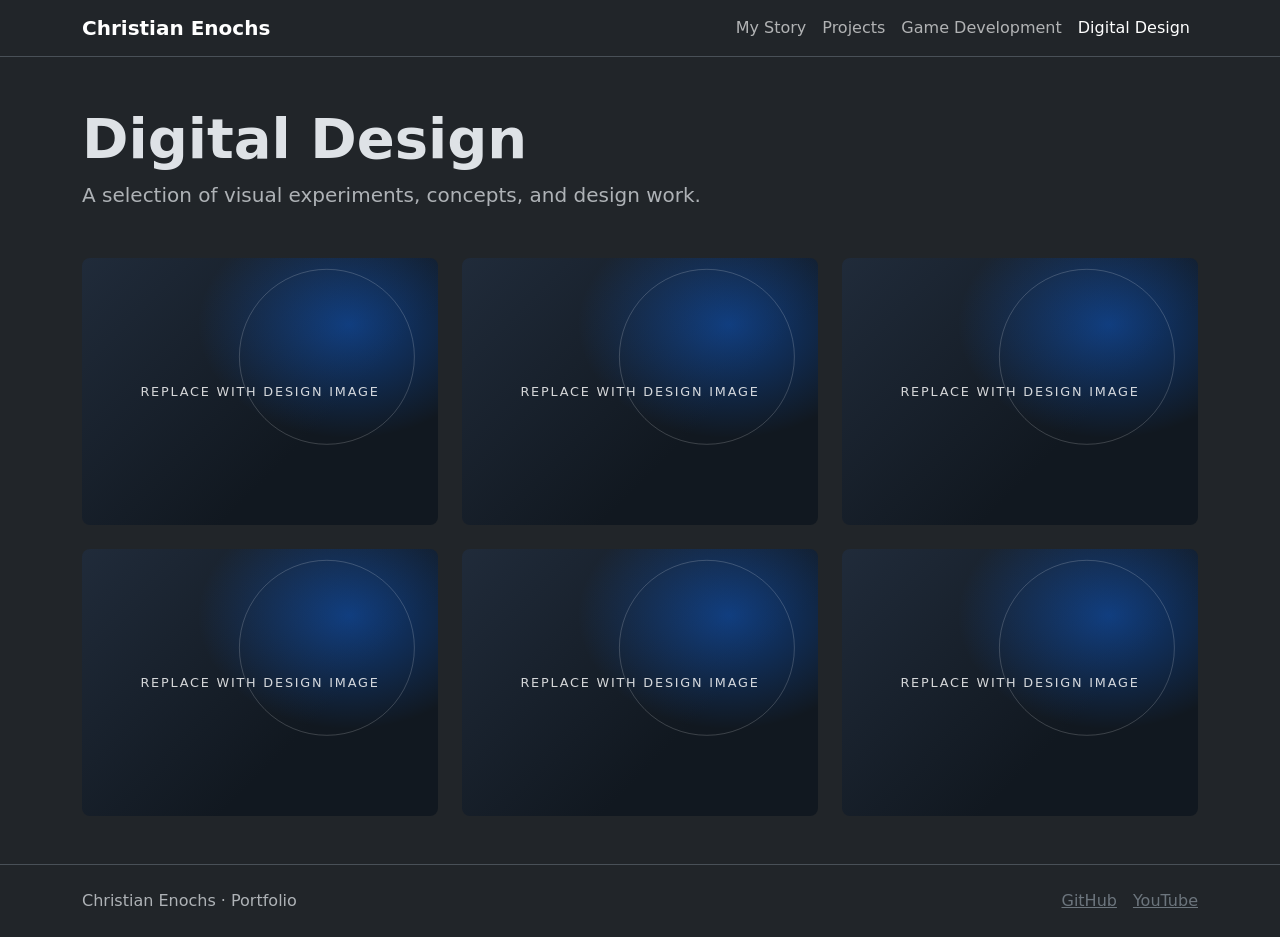
==== Pages/design.html @ f10c340e "Large dump of progress, including a template I made then had chat gpt duplicate so we can keep this " ====
<!doctype html>
<html lang="en" data-bs-theme="dark">
<head>
    <meta charset="utf-8">
    <meta name="viewport" content="width=device-width, initial-scale=1">
    <title>Digital Design | Christian Enochs</title>
    <link href="https://cdn.jsdelivr.net/npm/bootstrap@5.3.8/dist/css/bootstrap.min.css" rel="stylesheet">
    <link href="../Styles/portfolio.css" rel="stylesheet">
</head>
<body>
    <nav class="navbar navbar-expand-lg border-bottom">
        <div class="container">
            <a class="navbar-brand fw-bold" href="../index.html">Christian Enochs</a>
            <button class="navbar-toggler" type="button" data-bs-toggle="collapse" data-bs-target="#navbarNav" aria-controls="navbarNav" aria-expanded="false" aria-label="Toggle navigation">
                <span class="navbar-toggler-icon"></span>
            </button>
            <div class="collapse navbar-collapse" id="navbarNav">
                <ul class="navbar-nav ms-auto">
                    <li class="nav-item"><a class="nav-link" href="../index.html">My Story</a></li>
                    <li class="nav-item"><a class="nav-link" href="projects.html">Projects</a></li>
                    <li class="nav-item"><a class="nav-link" href="games.html">Game Development</a></li>
                    <li class="nav-item"><a class="nav-link active" aria-current="page" href="design.html">Digital Design</a></li>
                </ul>
            </div>
        </div>
    </nav>
    <main>
        <section class="container py-5">
            <div class="mb-5" style="max-width: 48rem;">
                <h1 class="display-4 fw-bold">Digital Design</h1>
                <p class="lead text-body-secondary mb-0">A selection of visual experiments, concepts, and design work.</p>
            </div>
            <div class="row g-4">
                <div class="col-md-6 col-lg-4">
                    <figure class="mb-0">
                        <div class="design-artwork design-artwork-one rounded-3" role="img" aria-label="Placeholder for a design image">
                            <span>Replace with design image</span>
                        </div>
                    </figure>
                </div>
                <div class="col-md-6 col-lg-4">
                    <figure class="mb-0">
                        <div class="design-artwork design-artwork-two rounded-3" role="img" aria-label="Placeholder for a design image">
                            <span>Replace with design image</span>
                        </div>
                    </figure>
                </div>
                <div class="col-md-6 col-lg-4">
                    <figure class="mb-0">
                        <div class="design-artwork design-artwork-three rounded-3" role="img" aria-label="Placeholder for a design image">
                            <span>Replace with design image</span>
                        </div>
                    </figure>
                </div>
                <div class="col-md-6 col-lg-4">
                    <figure class="mb-0">
                        <div class="design-artwork design-artwork-four rounded-3" role="img" aria-label="Placeholder for a design image">
                            <span>Replace with design image</span>
                        </div>
                    </figure>
                </div>
                <div class="col-md-6 col-lg-4">
                    <figure class="mb-0">
                        <div class="design-artwork design-artwork-five rounded-3" role="img" aria-label="Placeholder for a design image">
                            <span>Replace with design image</span>
                        </div>
                    </figure>
                </div>
                <div class="col-md-6 col-lg-4">
                    <figure class="mb-0">
                        <div class="design-artwork design-artwork-six rounded-3" role="img" aria-label="Placeholder for a design image">
                            <span>Replace with design image</span>
                        </div>
                    </figure>
                </div>
            </div>
        </section>
    </main>
    <footer class="border-top py-4">
        <div class="container d-flex justify-content-between">
            <span class="text-body-secondary">Christian Enochs · Portfolio</span>
            <div><a href="https://github.com/cenoxx" class="link-secondary me-3" target="_blank" rel="noopener noreferrer">GitHub</a><a href="#" class="link-secondary">YouTube</a></div>
        </div>
    </footer>
    <script src="https://cdn.jsdelivr.net/npm/bootstrap@5.3.8/dist/js/bootstrap.bundle.min.js"></script>
</body>
</html>
---- Styles/portfolio.css ----
.project-card {
    transition: transform 180ms ease, border-color 180ms ease;
}

.project-card:hover {
    transform: translateY(-4px);
    border-color: var(--bs-primary) !important;
}

.project-thumbnail {
    aspect-ratio: 16 / 9;
    overflow: hidden;
}

.project-thumbnail img {
    display: block;
    width: 100%;
    height: 100%;
    object-fit: cover;
}

.design-artwork {
    aspect-ratio: 4 / 3;
    display: grid;
    place-items: center;
    overflow: hidden;
    position: relative;
    background:
        radial-gradient(ellipse at 75% 25%, rgba(13, 110, 253, .42), transparent 40%),
        linear-gradient(135deg, #202b3a, #111820 65%);
}

.design-artwork::before {
    content: "";
    position: absolute;
    width: 11rem;
    height: 11rem;
    border: 1px solid rgba(255, 255, 255, .18);
    border-radius: 50%;
    transform: translate(38%, -20%);
}

.design-artwork span {
    z-index: 1;
    color: rgba(255, 255, 255, .82);
    font-size: .8rem;
    letter-spacing: .14em;
    text-transform: uppercase;
} 

/* .project-thumbnail::before,
.case-study-visual::before {
    content: "";
    position: absolute;
    width: 11rem;
    height: 11rem;
    border: 1px solid rgba(255, 255, 255, .18);
    border-radius: 50%;
    transform: translate(38%, -20%);
}

.project-thumbnail-label,
.case-study-visual span {
    z-index: 1;
    color: rgba(255, 255, 255, .82);
    font-size: .8rem;
    letter-spacing: .14em;
    text-transform: uppercase;
} */

.case-study-visual {
    min-height: 19rem;
    position: relative;
    display: grid;
    place-items: center;
    overflow: hidden;
    border-radius: var(--bs-border-radius-lg);
    background:
        radial-gradient(ellipse at 75% 25%, rgba(13, 110, 253, .42), transparent 40%),
        linear-gradient(135deg, #202b3a, #111820 65%);
}

.case-study-visual::before {
    width: 16rem;
    height: 16rem;
}

.case-study-image {
    min-height: 0;
    overflow: visible;
    background: none;
}

.case-study-image img {
    display: block;
    width: 100%;
    max-width: 52rem;
    height: auto;
}

@media (prefers-reduced-motion: reduce) {
    .project-card {
        transition: none;
    }

    .project-card:hover {
        transform: none;
    }
}
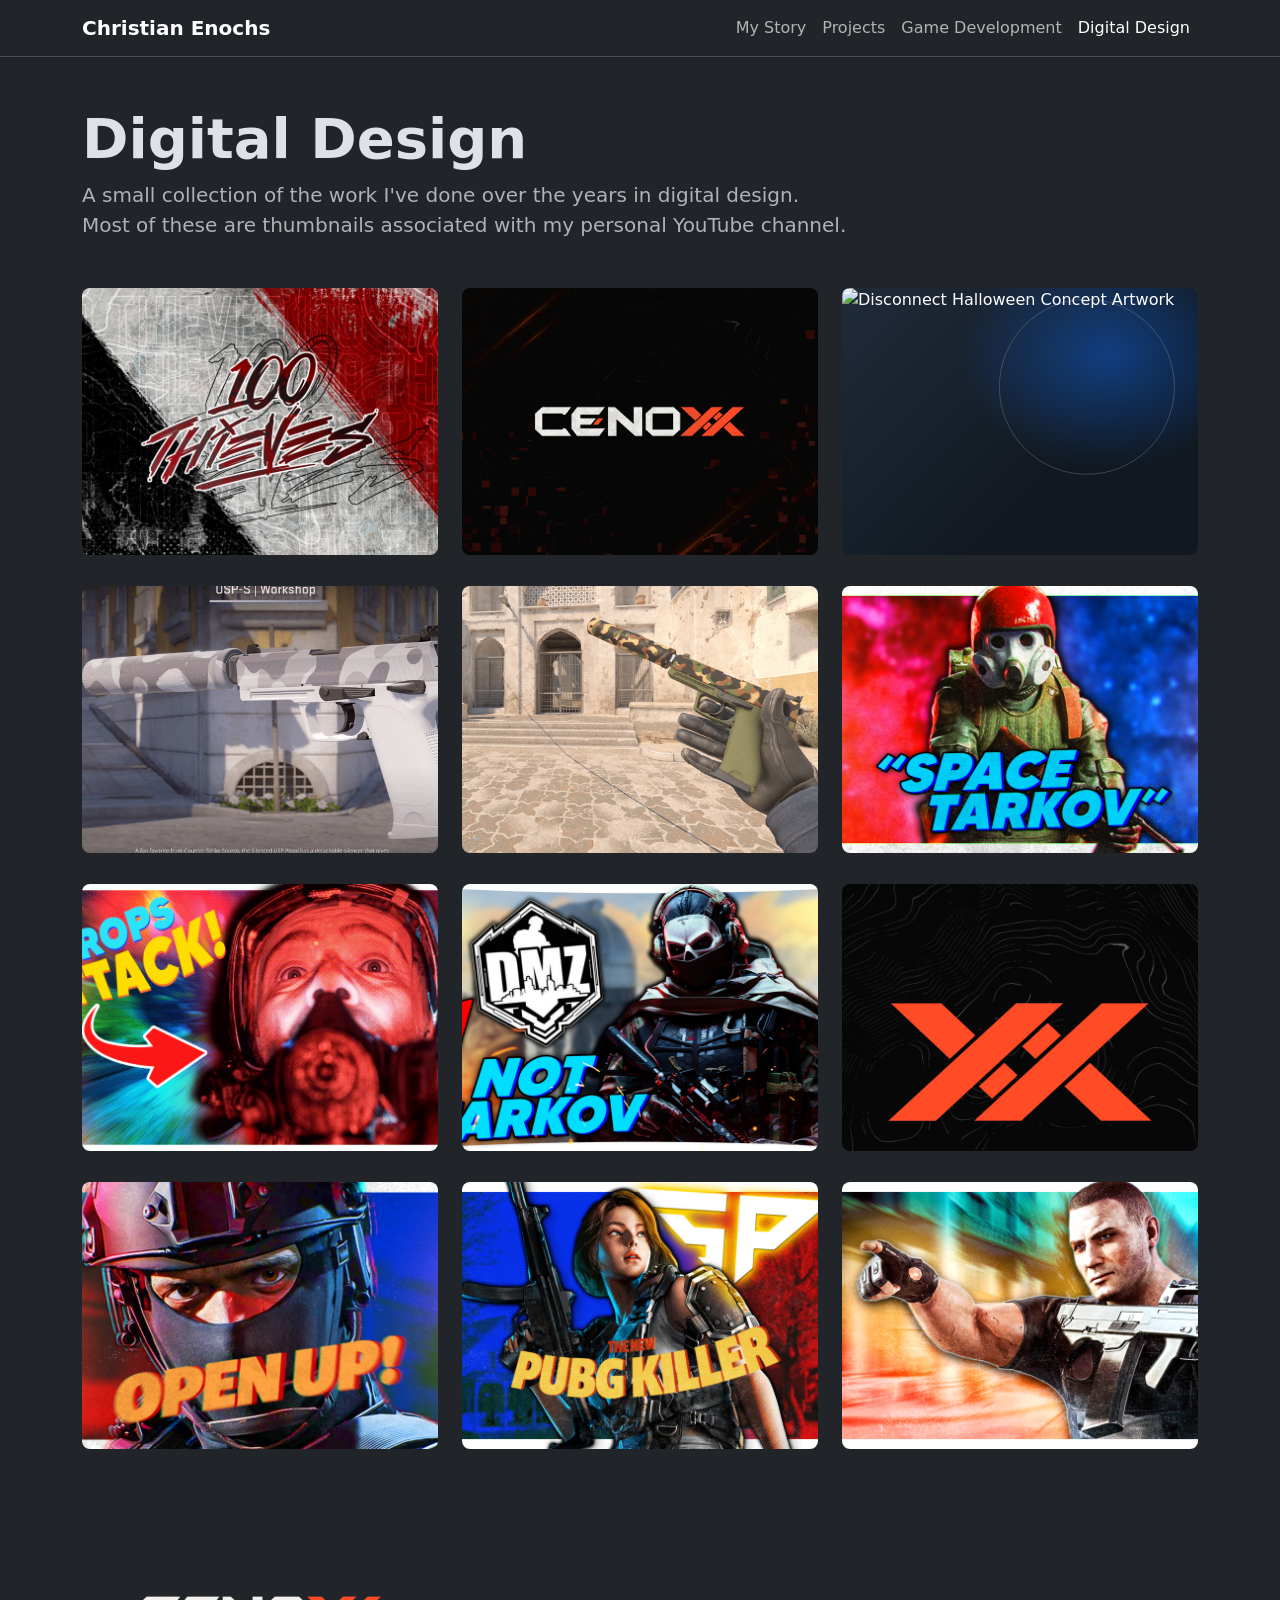
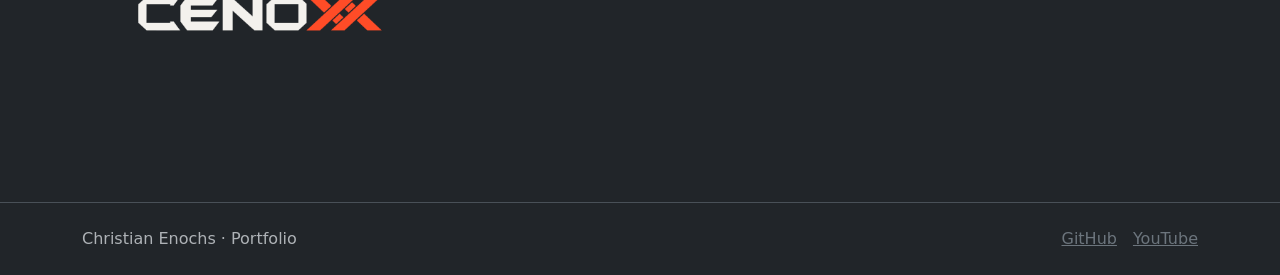
==== commit 61a62fd1: "Add digital design gallery and case-study updates This commit adds a new digital design gallery with" ====
--- a/Pages/design.html
+++ b/Pages/design.html
@@ -28,50 +28,138 @@
         <section class="container py-5">
             <div class="mb-5" style="max-width: 48rem;">
                 <h1 class="display-4 fw-bold">Digital Design</h1>
-                <p class="lead text-body-secondary mb-0">A selection of visual experiments, concepts, and design work.</p>
+                <p class="lead text-body-secondary mb-0">A small collection of the work I've done over the years in digital design. Most of these are thumbnails associated with my personal YouTube channel.</p>
             </div>
             <div class="row g-4">
                 <div class="col-md-6 col-lg-4">
-                    <figure class="mb-0">
-                        <div class="design-artwork design-artwork-one rounded-3" role="img" aria-label="Placeholder for a design image">
-                            <span>Replace with design image</span>
-                        </div>
-                    </figure>
-                </div>
-                <div class="col-md-6 col-lg-4">
-                    <figure class="mb-0">
-                        <div class="design-artwork design-artwork-two rounded-3" role="img" aria-label="Placeholder for a design image">
-                            <span>Replace with design image</span>
-                        </div>
-                    </figure>
-                </div>
-                <div class="col-md-6 col-lg-4">
-                    <figure class="mb-0">
-                        <div class="design-artwork design-artwork-three rounded-3" role="img" aria-label="Placeholder for a design image">
-                            <span>Replace with design image</span>
-                        </div>
-                    </figure>
-                </div>
-                <div class="col-md-6 col-lg-4">
-                    <figure class="mb-0">
-                        <div class="design-artwork design-artwork-four rounded-3" role="img" aria-label="Placeholder for a design image">
-                            <span>Replace with design image</span>
-                        </div>
-                    </figure>
-                </div>
-                <div class="col-md-6 col-lg-4">
-                    <figure class="mb-0">
-                        <div class="design-artwork design-artwork-five rounded-3" role="img" aria-label="Placeholder for a design image">
-                            <span>Replace with design image</span>
-                        </div>
-                    </figure>
-                </div>
-                <div class="col-md-6 col-lg-4">
-                    <figure class="mb-0">
-                        <div class="design-artwork design-artwork-six rounded-3" role="img" aria-label="Placeholder for a design image">
-                            <span>Replace with design image</span>
-                        </div>
-                    </figure>
+                    <button class="design-card" type="button" data-design="../Images/Designs/100TTry.jpg" data-title="100 Thieves Design">
+                        <figure class="mb-0">
+                            <div class="design-artwork rounded-3">
+                                <img src="../Images/Designs/100TTry.jpg" alt="100 Thieves Design" loading="lazy">
+                            </div>
+                        </figure>
+                    </button>
+                </div>
+                <div class="col-md-6 col-lg-4">
+                    <button class="design-card" type="button" data-design="../Images/Designs/BannerAttempt3.png" data-title="CEnoxx 2026 YouTube Banner">
+                        <figure class="mb-0">
+                            <div class="design-artwork rounded-3">
+                                <img src="../Images/Designs/BannerAttempt3.png" alt="CEnoxx 2026 YouTube Banner" loading="lazy">
+                            </div>
+                        </figure>
+                    </button>
+                </div>
+                <div class="col-md-6 col-lg-4">
+                    <button class="design-card" type="button" data-design="../Images/Designs/DisconnectHallow.png" data-title="Disconnect Halloween Concept Artwork">
+                        <figure class="mb-0">
+                            <div class="design-artwork rounded-3">
+                                <img src="../Images/Designs/DisconnectHallow.png" alt="Disconnect Halloween Concept Artwork" loading="lazy">
+                            </div>
+                        </figure>
+                    </button>
+                </div>
+                <div class="col-md-6 col-lg-4">
+                    <button class="design-card" type="button" data-design="../Images/Designs/ezgif-2edabaf921fa9d.gif" data-title="Artic Glitch-Land USP-S Concept">
+                        <figure class="mb-0">
+                            <div class="design-artwork rounded-3">
+                                <img src="../Images/Designs/ezgif-2edabaf921fa9d.gif" alt="Artic Glitch-Land USP-S Concept" loading="lazy">
+                            </div>
+                        </figure>
+                    </button>
+                </div>
+                <div class="col-md-6 col-lg-4">
+                    <button class="design-card" type="button" data-design="../Images/Designs/ezgif-376fb73521bda8.gif" data-title="Glitch-Land Animated Concept">
+                        <figure class="mb-0">
+                            <div class="design-artwork rounded-3">
+                                <img src="../Images/Designs/ezgif-376fb73521bda8.gif" alt="Glitch-Land Animated Concept" loading="lazy">
+                            </div>
+                        </figure>
+                    </button>
+                </div>
+                <div class="col-md-6 col-lg-4">
+                    <button class="design-card" type="button" data-design="../Images/Designs/marauders_final.jpg" data-title="Marauders Thumbnail Artwork">
+                        <figure class="mb-0">
+                            <div class="design-artwork rounded-3">
+                                <img src="../Images/Designs/marauders_final.jpg" alt="Marauders Thumbnail Artwork" loading="lazy">
+                            </div>
+                        </figure>
+                    </button>
+                </div>
+                <div class="col-md-6 col-lg-4">
+                    <button class="design-card" type="button" data-design="../Images/Designs/MidnightGhostHuntThumb1.png" data-title="Midnight Ghost Hunt Thumbnail">
+                        <figure class="mb-0">
+                            <div class="design-artwork rounded-3">
+                                <img src="../Images/Designs/MidnightGhostHuntThumb1.png" alt="Midnight Ghost Hunt Thumbnail" loading="lazy">
+                            </div>
+                        </figure>
+                    </button>
+                </div>
+                <div class="col-md-6 col-lg-4">
+                    <button class="design-card" type="button" data-design="../Images/Designs/NOTTARKOV.jpg" data-title="DMZ is NOT TARKOV Thumbnail">
+                        <figure class="mb-0">
+                            <div class="design-artwork rounded-3">
+                                <img src="../Images/Designs/NOTTARKOV.jpg" alt="DMZ is NOT TARKOV Thumbnail" loading="lazy">
+                            </div>
+                        </figure>
+                    </button>
+                </div>
+                <div class="col-md-6 col-lg-4">
+                    <button class="design-card" type="button" data-design="../Images/Designs/PFP2.png" data-title="CEnoxx 2026 Profile Picture">
+                        <figure class="mb-0">
+                            <div class="design-artwork rounded-3">
+                                <img src="../Images/Designs/PFP2.png" alt="CEnoxx 2026 Profile Picture" loading="lazy">
+                            </div>
+                        </figure>
+                    </button>
+                </div>
+                <div class="col-md-6 col-lg-4">
+                    <button class="design-card" type="button" data-design="../Images/Designs/POLICE%20OPEN%20UP.png" data-title="Ready or Not Police Open Up Thumbnail">
+                        <figure class="mb-0">
+                            <div class="design-artwork rounded-3">
+                                <img src="../Images/Designs/POLICE%20OPEN%20UP.png" alt="Ready or Not Police Open Up Thumbnail" loading="lazy">
+                            </div>
+                        </figure>
+                    </button>
+                </div>
+                <div class="col-md-6 col-lg-4">
+                    <button class="design-card" type="button" data-design="../Images/Designs/SuperPeopleComic.png" data-title="Super People Comic Thumbnail">
+                        <figure class="mb-0">
+                            <div class="design-artwork rounded-3">
+                                <img src="../Images/Designs/SuperPeopleComic.png" alt="Super People Comic Thumbnail" loading="lazy">
+                            </div>
+                        </figure>
+                    </button>
+                </div>
+                <div class="col-md-6 col-lg-4">
+                    <button class="design-card" type="button" data-design="../Images/Designs/TarkovTest.png" data-title="Tarkov Gluhar Thumbnail">
+                        <figure class="mb-0">
+                            <div class="design-artwork rounded-3">
+                                <img src="../Images/Designs/TarkovTest.png" alt="Tarkov Gluhar Thumbnail" loading="lazy">
+                            </div>
+                        </figure>
+                    </button>
+                </div>
+                <div class="col-md-6 col-lg-4">
+                    <button class="design-card" type="button" data-design="../Images/Designs/Wordmark.png" data-title="CEnoxx 2026 Wordmark">
+                        <figure class="mb-0">
+                            <div class="design-artwork rounded-3 wordmark-artwork">
+                                <img src="../Images/Designs/Wordmark.png" alt="CEnoxx 2026 Wordmark" loading="lazy">
+                            </div>
+                        </figure>
+                    </button>
+                </div>
+            </div>
+
+            <div class="design-lightbox" id="designModal" aria-hidden="true">
+                <div class="design-lightbox-backdrop" data-close-lightbox="true"></div>
+                <div class="design-lightbox-panel" role="dialog" aria-modal="true" aria-labelledby="designModalLabel">
+                    <div class="design-lightbox-header">
+                        <h5 id="designModalLabel">Design</h5>
+                        <button type="button" class="design-lightbox-close" aria-label="Close image">×</button>
+                    </div>
+                    <div class="design-lightbox-body">
+                        <img id="designModalImage" src="" alt="Expanded design preview" class="design-modal-image">
+                    </div>
                 </div>
             </div>
         </section>
@@ -83,5 +171,41 @@
         </div>
     </footer>
     <script src="https://cdn.jsdelivr.net/npm/bootstrap@5.3.8/dist/js/bootstrap.bundle.min.js"></script>
+    <script>
+        const designButtons = document.querySelectorAll('.design-card');
+        const designModal = document.getElementById('designModal');
+        const modalImage = document.getElementById('designModalImage');
+        const modalTitle = document.getElementById('designModalLabel');
+        const closeButton = document.querySelector('.design-lightbox-close');
+        const backdrop = document.querySelector('[data-close-lightbox="true"]');
+
+        function openDesignModal(src, title) {
+            modalImage.src = src;
+            modalImage.alt = title;
+            modalTitle.textContent = title;
+            designModal.classList.add('is-visible');
+            designModal.setAttribute('aria-hidden', 'false');
+        }
+
+        function closeDesignModal() {
+            designModal.classList.remove('is-visible');
+            designModal.setAttribute('aria-hidden', 'true');
+        }
+
+        designButtons.forEach((button) => {
+            button.addEventListener('click', () => {
+                openDesignModal(button.dataset.design, button.dataset.title || 'Design');
+            });
+        });
+
+        closeButton.addEventListener('click', closeDesignModal);
+        backdrop.addEventListener('click', closeDesignModal);
+
+        document.addEventListener('keydown', (event) => {
+            if (event.key === 'Escape' && designModal.classList.contains('is-visible')) {
+                closeDesignModal();
+            }
+        });
+    </script>
 </body>
 </html>
--- a/Styles/portfolio.css
+++ b/Styles/portfolio.css
@@ -17,6 +17,15 @@
     width: 100%;
     height: 100%;
     object-fit: cover;
+}
+
+.design-card {
+    width: 100%;
+    padding: 0;
+    border: 0;
+    background: transparent;
+    text-align: left;
+    cursor: pointer;
 }
 
 .design-artwork {
@@ -28,6 +37,13 @@
     background:
         radial-gradient(ellipse at 75% 25%, rgba(13, 110, 253, .42), transparent 40%),
         linear-gradient(135deg, #202b3a, #111820 65%);
+    transition: transform 180ms ease, box-shadow 180ms ease;
+}
+
+.design-card:hover .design-artwork,
+.design-card:focus-visible .design-artwork {
+    transform: translateY(-2px);
+    box-shadow: 0 0 0 1px rgba(255, 255, 255, 0.12), 0 12px 28px rgba(0, 0, 0, 0.28);
 }
 
 .design-artwork::before {
@@ -38,6 +54,104 @@
     border: 1px solid rgba(255, 255, 255, .18);
     border-radius: 50%;
     transform: translate(38%, -20%);
+}
+
+.design-artwork img {
+    display: block;
+    width: 100%;
+    height: 100%;
+    object-fit: cover;
+    position: relative;
+    z-index: 1;
+}
+
+.wordmark-artwork {
+    background: transparent;
+    box-shadow: none;
+}
+
+.wordmark-artwork::before {
+    display: none;
+}
+
+.wordmark-artwork img {
+    object-fit: contain;
+    background: transparent;
+}
+
+.design-lightbox {
+    position: fixed;
+    inset: 0;
+    display: none;
+    align-items: center;
+    justify-content: center;
+    z-index: 2000;
+    padding: 1.5rem;
+}
+
+.design-lightbox.is-visible {
+    display: flex;
+}
+
+.design-lightbox-backdrop {
+    position: absolute;
+    inset: 0;
+    background: rgba(0, 0, 0, 0.8);
+}
+
+.design-lightbox-panel {
+    position: relative;
+    z-index: 1;
+    background: rgba(17, 24, 32, 0.96);
+    border: 1px solid rgba(255, 255, 255, 0.08);
+    border-radius: 1rem;
+    width: min(96vw, 1200px);
+    max-height: 92vh;
+    overflow: hidden;
+    box-shadow: 0 24px 80px rgba(0, 0, 0, 0.6);
+}
+
+.design-lightbox-header {
+    display: flex;
+    align-items: center;
+    justify-content: space-between;
+    padding: 1rem 1.25rem 0.5rem;
+}
+
+.design-lightbox-header h5 {
+    margin: 0;
+    font-size: 1rem;
+    font-weight: 600;
+}
+
+.design-lightbox-close {
+    background: transparent;
+    color: rgba(255, 255, 255, 0.85);
+    border: 0;
+    font-size: 2rem;
+    line-height: 1;
+    padding: 0 0.25rem;
+    cursor: pointer;
+}
+
+.design-lightbox-body {
+    display: flex;
+    justify-content: center;
+    align-items: center;
+    padding: 0 1rem 1rem;
+    max-height: calc(92vh - 76px);
+    overflow: auto;
+}
+
+.design-modal-image {
+    display: block;
+    max-width: 100%;
+    max-height: calc(92vh - 76px);
+    width: auto;
+    height: auto;
+    object-fit: contain;
+    background: rgba(0, 0, 0, 0.18);
+    border-radius: 0.75rem;
 }
 
 .design-artwork span {
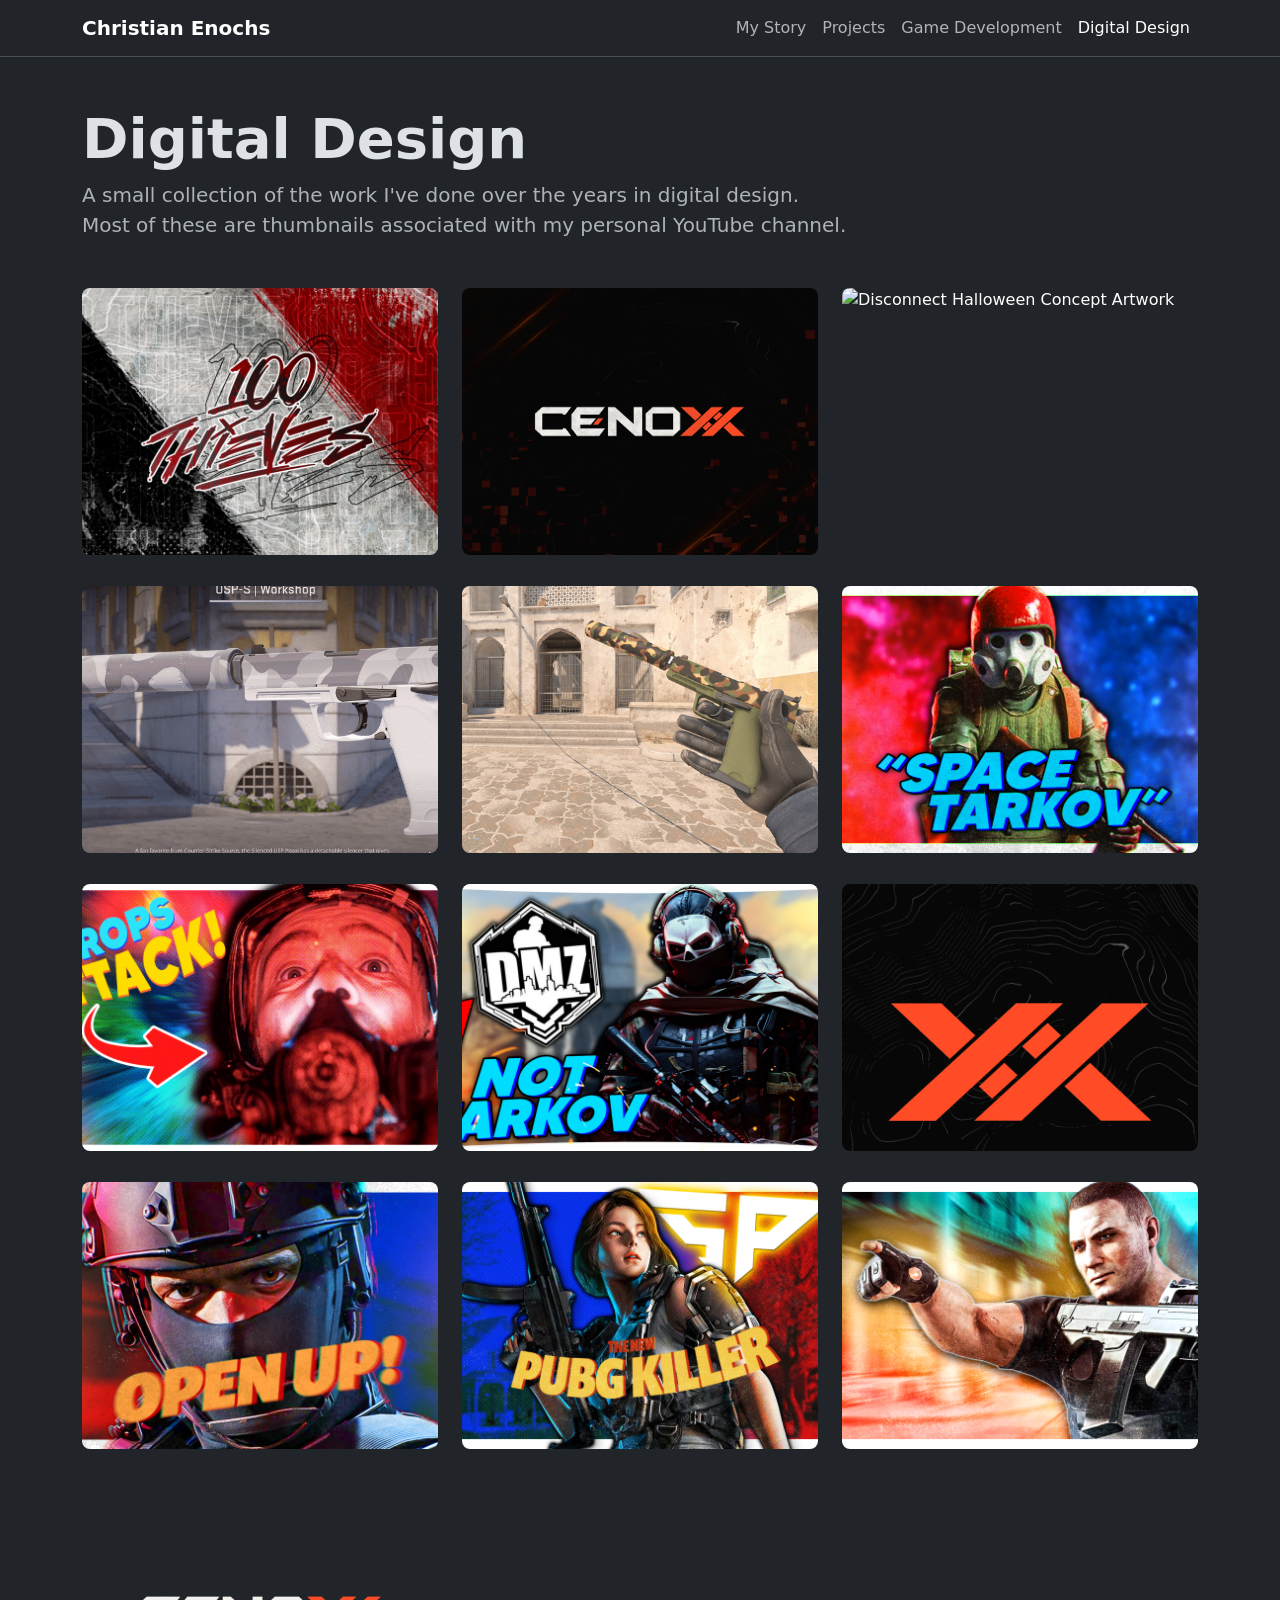
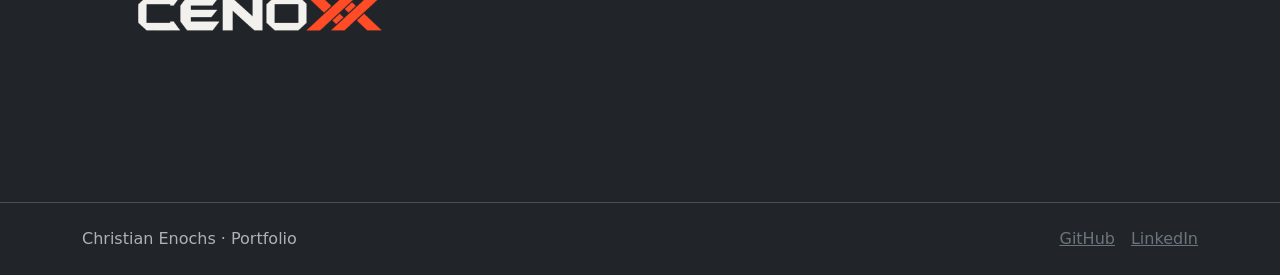
==== commit a396d12a: "General cleanup" ====
--- a/Pages/design.html
+++ b/Pages/design.html
@@ -167,7 +167,7 @@
     <footer class="border-top py-4">
         <div class="container d-flex justify-content-between">
             <span class="text-body-secondary">Christian Enochs · Portfolio</span>
-            <div><a href="https://github.com/cenoxx" class="link-secondary me-3" target="_blank" rel="noopener noreferrer">GitHub</a><a href="#" class="link-secondary">YouTube</a></div>
+            <div><a href="https://github.com/cenoxx" class="link-secondary me-3" target="_blank" rel="noopener noreferrer">GitHub</a><a href="https://www.linkedin.com/in/christian-enochs-bb6218185/" class="link-secondary" target="_blank" rel="noopener noreferrer">LinkedIn</a></div>
         </div>
     </footer>
     <script src="https://cdn.jsdelivr.net/npm/bootstrap@5.3.8/dist/js/bootstrap.bundle.min.js"></script>
--- a/Styles/portfolio.css
+++ b/Styles/portfolio.css
@@ -34,9 +34,7 @@
     place-items: center;
     overflow: hidden;
     position: relative;
-    background:
-        radial-gradient(ellipse at 75% 25%, rgba(13, 110, 253, .42), transparent 40%),
-        linear-gradient(135deg, #202b3a, #111820 65%);
+    background: transparent;
     transition: transform 180ms ease, box-shadow 180ms ease;
 }
 
@@ -47,13 +45,7 @@
 }
 
 .design-artwork::before {
-    content: "";
-    position: absolute;
-    width: 11rem;
-    height: 11rem;
-    border: 1px solid rgba(255, 255, 255, .18);
-    border-radius: 50%;
-    transform: translate(38%, -20%);
+    display: none;
 }
 
 .design-artwork img {
